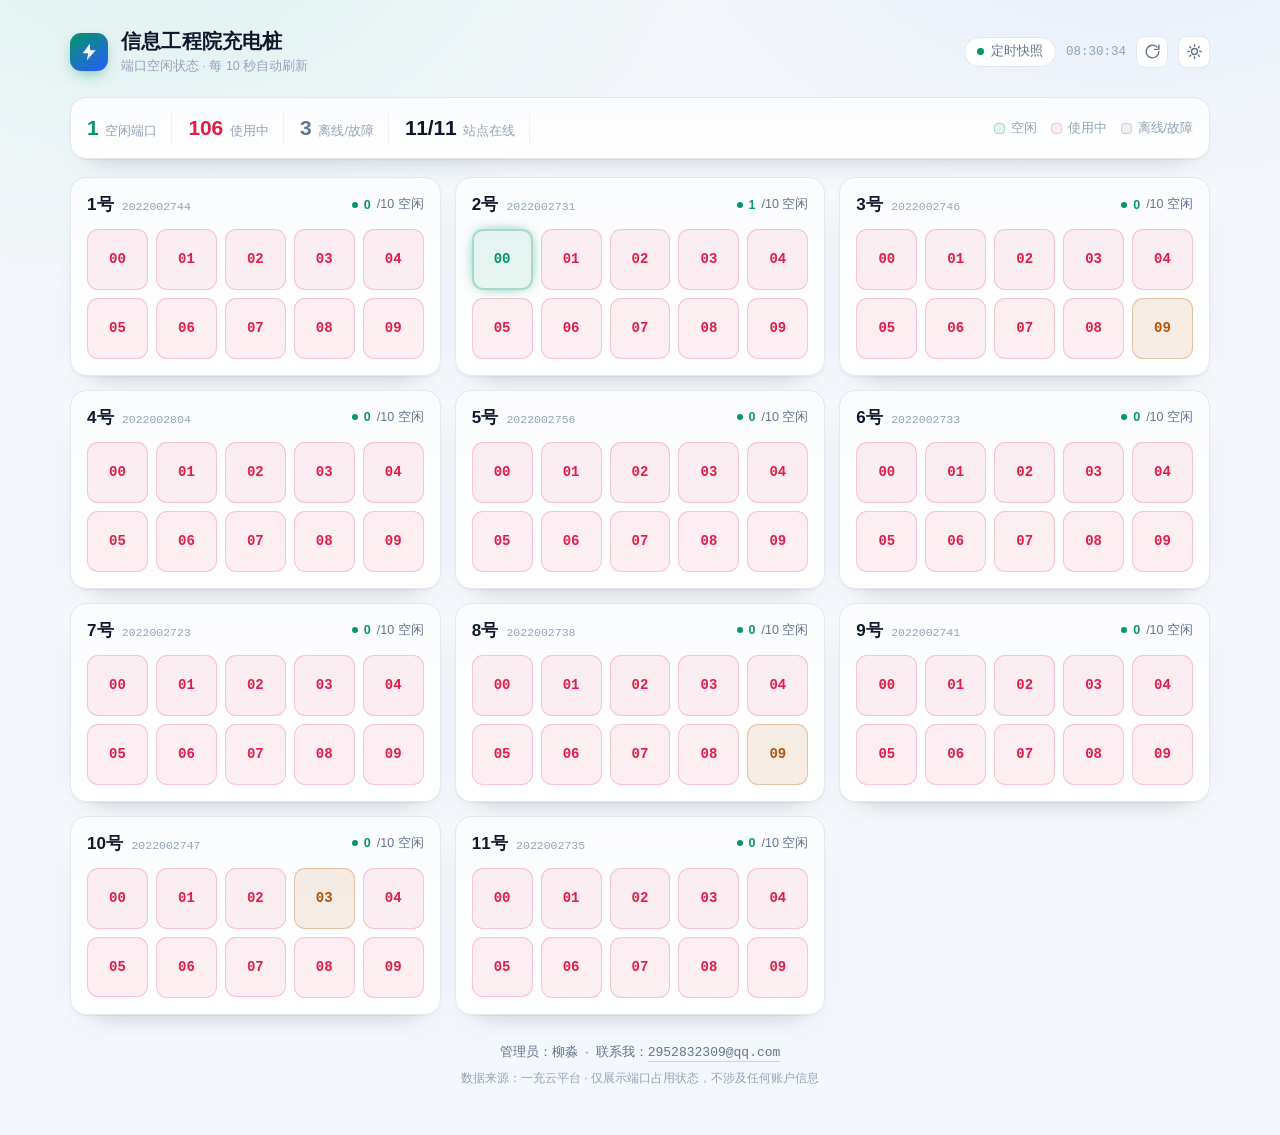
==== public/index.html @ 15110018 "Add files via upload" ====
<!DOCTYPE html>
<html lang="zh" data-theme="dark">

<head>
    <meta charset="UTF-8">
    <meta name="viewport" content="width=device-width, initial-scale=1.0">
    <meta name="color-scheme" content="dark light">
    <link rel="icon" href="favicon.svg" type="image/svg+xml">
    <title>充电站实时监控</title>
    <link rel="stylesheet" href="css/style.css">
</head>

<body>
    <div class="page">
        <header class="topbar">
            <div class="brand">
                <div class="brand-mark" aria-hidden="true"></div>
                <div class="brand-text">
                    <h1 id="title">信息工程院充电桩</h1>
                    <p id="subtitle">端口空闲状态 · 每 10 秒自动刷新</p>
                </div>
            </div>

            <div class="topbar-right">
                <span class="pill" id="source-pill" title="数据来源">
                    <i class="dot"></i><span id="source-text">连接中</span>
                </span>
                <span class="updated" title="最后更新时间"><span id="updated-at">--:--:--</span></span>
                <button id="refresh-btn" class="icon-btn" title="立即刷新" aria-label="立即刷新">
                    <svg viewBox="0 0 24 24" width="17" height="17" fill="none" stroke="currentColor"
                        stroke-width="2" stroke-linecap="round">
                        <path d="M21 12a9 9 0 1 1-2.64-6.36" />
                        <path d="M21 3v6h-6" />
                    </svg>
                </button>
                <button id="theme-btn" class="icon-btn" title="切换主题" aria-label="切换主题">
                    <svg class="i-moon" viewBox="0 0 24 24" width="17" height="17" fill="none" stroke="currentColor"
                        stroke-width="2" stroke-linecap="round">
                        <path d="M21 12.8A9 9 0 1 1 11.2 3a7 7 0 0 0 9.8 9.8z" />
                    </svg>
                    <svg class="i-sun" viewBox="0 0 24 24" width="17" height="17" fill="none" stroke="currentColor"
                        stroke-width="2" stroke-linecap="round">
                        <circle cx="12" cy="12" r="4.2" />
                        <path
                            d="M12 2.5v2M12 19.5v2M2.5 12h2M19.5 12h2M5.2 5.2l1.4 1.4M17.4 17.4l1.4 1.4M18.8 5.2l-1.4 1.4M6.6 17.4l-1.4 1.4" />
                    </svg>
                </button>
            </div>
        </header>

        <section class="stats" aria-label="总览">
            <div class="stat">
                <span class="stat-value free" id="stat-free">–</span>
                <span class="stat-label">空闲端口</span>
            </div>
            <div class="stat">
                <span class="stat-value busy" id="stat-busy">–</span>
                <span class="stat-label">使用中</span>
            </div>
            <div class="stat">
                <span class="stat-value offline" id="stat-offline">–</span>
                <span class="stat-label">离线/故障</span>
            </div>
            <div class="stat">
                <span class="stat-value" id="stat-stations">–</span>
                <span class="stat-label">站点在线</span>
            </div>
            <div class="legend">
                <span class="legend-item"><i class="chip free"></i>空闲</span>
                <span class="legend-item"><i class="chip busy"></i>使用中</span>
                <span class="legend-item"><i class="chip offline"></i>离线/故障</span>
            </div>
        </section>

        <main id="stations" class="grid" aria-live="polite"></main>

        <footer class="footer">
            <p class="footer-mail">
                管理员：柳淼 &nbsp;·&nbsp; 联系我：<a href="mailto:2952832309@qq.com">2952832309@qq.com</a>
            </p>
            <p>数据来源：一充云平台 · 仅展示端口占用状态，不涉及任何账户信息</p>
        </footer>
    </div>

    <script src="js/app.js"></script>
</body>

</html>
---- public/css/style.css ----
/* ===================== 主题变量 ===================== */
:root {
	--bg: #080b12;
	--bg-glow-1: rgba(52, 211, 153, 0.07);
	--bg-glow-2: rgba(56, 128, 255, 0.08);
	--surface: #0f1521;
	--surface-2: #141c2b;
	--surface-3: #1a2334;
	--border: #1e293b;
	--border-soft: #18212f;
	--text: #e8eefb;
	--text-dim: #94a3b8;
	--text-faint: #64748b;

	--free: #34d399;
	--free-bg: rgba(52, 211, 153, 0.12);
	--free-border: rgba(52, 211, 153, 0.34);
	--busy: #fb7185;
	--busy-bg: rgba(251, 113, 133, 0.1);
	--busy-border: rgba(251, 113, 133, 0.26);
	--offline: #64748b;
	--offline-bg: rgba(100, 116, 139, 0.12);
	--offline-border: rgba(100, 116, 139, 0.3);
	--fault: #fbbf24;
	--fault-bg: rgba(251, 191, 36, 0.12);
	--fault-border: rgba(251, 191, 36, 0.32);

	--radius: 16px;
	--radius-sm: 11px;
	--shadow: 0 1px 2px rgba(0, 0, 0, 0.3), 0 12px 28px -18px rgba(0, 0, 0, 0.8);
	--mono: ui-monospace, "SF Mono", "JetBrains Mono", "Cascadia Code", Consolas, monospace;
}

[data-theme="light"] {
	--bg: #f4f7fb;
	--bg-glow-1: rgba(16, 185, 129, 0.1);
	--bg-glow-2: rgba(59, 130, 246, 0.09);
	--surface: #ffffff;
	--surface-2: #fbfcfe;
	--surface-3: #f1f5f9;
	--border: #e2e8f0;
	--border-soft: #eef2f7;
	--text: #0f172a;
	--text-dim: #64748b;
	--text-faint: #94a3b8;

	--free: #059669;
	--free-bg: rgba(5, 150, 105, 0.09);
	--free-border: rgba(5, 150, 105, 0.28);
	--busy: #e11d48;
	--busy-bg: rgba(225, 29, 72, 0.07);
	--busy-border: rgba(225, 29, 72, 0.2);
	--offline: #94a3b8;
	--offline-bg: rgba(148, 163, 184, 0.14);
	--offline-border: rgba(148, 163, 184, 0.42);
	--fault: #b45309;
	--fault-bg: rgba(180, 83, 9, 0.1);
	--fault-border: rgba(180, 83, 9, 0.28);
	--shadow: 0 1px 2px rgba(15, 23, 42, 0.06), 0 14px 30px -22px rgba(15, 23, 42, 0.35);
}

/* ===================== 基础 ===================== */
* {
	box-sizing: border-box;
}

html,
body {
	margin: 0;
	padding: 0;
}

body {
	min-height: 100vh;
	background:
		radial-gradient(900px 620px at 12% -8%, var(--bg-glow-1), transparent 62%),
		radial-gradient(800px 560px at 88% -12%, var(--bg-glow-2), transparent 60%),
		var(--bg);
	color: var(--text);
	font-family: -apple-system, BlinkMacSystemFont, "Segoe UI", "PingFang SC",
		"Hiragino Sans GB", "Microsoft YaHei", "Noto Sans CJK SC", sans-serif;
	-webkit-font-smoothing: antialiased;
	transition: background-color 0.35s ease, color 0.35s ease;
}

.page {
	max-width: 1180px;
	margin: 0 auto;
	padding: 28px 20px 44px;
}

/* ===================== 顶栏 ===================== */
.topbar {
	display: flex;
	align-items: center;
	justify-content: space-between;
	gap: 16px;
	flex-wrap: wrap;
	margin-bottom: 22px;
}

.brand {
	display: flex;
	align-items: center;
	gap: 13px;
	min-width: 0;
}

.brand-mark {
	width: 38px;
	height: 38px;
	flex: 0 0 auto;
	border-radius: 11px;
	background:
		linear-gradient(150deg, var(--free), #2563eb 88%);
	box-shadow: 0 6px 18px -8px var(--free);
	position: relative;
}

.brand-mark::after {
	content: "";
	position: absolute;
	inset: 0;
	background: url("data:image/svg+xml;utf8,<svg xmlns='http://www.w3.org/2000/svg' viewBox='0 0 24 24' fill='white'><path d='M13 2 4.5 13.5H11l-1.5 8.5L20 10h-6.5z'/></svg>") center / 20px 20px no-repeat;
}

.brand-text h1 {
	margin: 0;
	font-size: 20px;
	font-weight: 650;
	letter-spacing: 0.01em;
}

.brand-text p {
	margin: 3px 0 0;
	font-size: 12.5px;
	color: var(--text-faint);
}

.topbar-right {
	display: flex;
	align-items: center;
	gap: 10px;
}

.pill {
	display: inline-flex;
	align-items: center;
	gap: 7px;
	height: 30px;
	padding: 0 12px;
	border-radius: 999px;
	border: 1px solid var(--border);
	background: var(--surface);
	font-size: 12.5px;
	color: var(--text-dim);
	white-space: nowrap;
}

.pill .dot {
	width: 7px;
	height: 7px;
	border-radius: 50%;
	background: var(--text-faint);
}

.pill.live .dot {
	background: var(--free);
	box-shadow: 0 0 0 0 var(--free);
	animation: pulse 2.2s ease-out infinite;
}

.pill.error .dot {
	background: var(--busy);
}

@keyframes pulse {
	0% { box-shadow: 0 0 0 0 rgba(52, 211, 153, 0.5); }
	70% { box-shadow: 0 0 0 7px rgba(52, 211, 153, 0); }
	100% { box-shadow: 0 0 0 0 rgba(52, 211, 153, 0); }
}

.updated {
	font-family: var(--mono);
	font-size: 12.5px;
	color: var(--text-faint);
	font-variant-numeric: tabular-nums;
}

.icon-btn {
	width: 32px;
	height: 32px;
	display: inline-grid;
	place-items: center;
	border-radius: 9px;
	border: 1px solid var(--border);
	background: var(--surface);
	color: var(--text-dim);
	cursor: pointer;
	transition: color 0.18s, border-color 0.18s, transform 0.18s;
}

.icon-btn:hover {
	color: var(--text);
	border-color: var(--text-faint);
}

.icon-btn:active {
	transform: scale(0.94);
}

.icon-btn.spin svg {
	animation: spin 0.9s linear infinite;
}

@keyframes spin {
	to { transform: rotate(360deg); }
}

#theme-btn .i-sun {
	display: none;
}

[data-theme="light"] #theme-btn .i-sun {
	display: block;
}

[data-theme="light"] #theme-btn .i-moon {
	display: none;
}

/* ===================== 统计条 ===================== */
.stats {
	display: flex;
	align-items: center;
	gap: 8px;
	flex-wrap: wrap;
	padding: 14px 16px;
	margin-bottom: 18px;
	border: 1px solid var(--border);
	border-radius: var(--radius);
	background: linear-gradient(180deg, var(--surface-2), var(--surface));
	box-shadow: var(--shadow);
}

.stat {
	display: flex;
	align-items: baseline;
	gap: 7px;
	padding: 4px 14px 4px 0;
	margin-right: 8px;
	border-right: 1px solid var(--border-soft);
}

.stat:last-of-type {
	border-right: none;
}

.stat-value {
	font-size: 21px;
	font-weight: 660;
	font-variant-numeric: tabular-nums;
	letter-spacing: -0.01em;
}

.stat-value.free { color: var(--free); }
.stat-value.busy { color: var(--busy); }
.stat-value.offline { color: var(--text-dim); }

.stat-label {
	font-size: 12.5px;
	color: var(--text-faint);
	white-space: nowrap;
}

.legend {
	margin-left: auto;
	display: flex;
	align-items: center;
	gap: 14px;
	font-size: 12.5px;
	color: var(--text-faint);
}

.legend-item {
	display: inline-flex;
	align-items: center;
	gap: 6px;
	white-space: nowrap;
}

.chip {
	width: 11px;
	height: 11px;
	border-radius: 4px;
	display: inline-block;
	border: 1px solid transparent;
}

.chip.free { background: var(--free-bg); border-color: var(--free-border); }
.chip.busy { background: var(--busy-bg); border-color: var(--busy-border); }
.chip.offline { background: var(--offline-bg); border-color: var(--offline-border); }

/* ===================== 站点网格 ===================== */
.grid {
	display: grid;
	grid-template-columns: repeat(auto-fill, minmax(330px, 1fr));
	gap: 14px;
}

.station {
	background: linear-gradient(180deg, var(--surface-2), var(--surface));
	border: 1px solid var(--border);
	border-radius: var(--radius);
	padding: 15px 16px 16px;
	box-shadow: var(--shadow);
	animation: cardIn 0.42s cubic-bezier(0.2, 0.8, 0.3, 1) both;
	transition: border-color 0.22s ease, transform 0.22s ease;
}

.station:hover {
	transform: translateY(-2px);
	border-color: var(--text-faint);
}

.station.is-offline {
	opacity: 0.82;
}

@keyframes cardIn {
	from { opacity: 0; transform: translateY(9px); }
	to { opacity: 1; transform: translateY(0); }
}

.station-head {
	display: flex;
	align-items: center;
	justify-content: space-between;
	gap: 10px;
	margin-bottom: 13px;
}

.station-name {
	display: flex;
	align-items: baseline;
	gap: 8px;
	font-size: 17px;
	font-weight: 640;
	letter-spacing: 0.01em;
}

.station-name small {
	font-family: var(--mono);
	font-size: 11.5px;
	font-weight: 400;
	color: var(--text-faint);
	letter-spacing: 0;
}

.station-meta {
	display: inline-flex;
	align-items: center;
	gap: 6px;
	font-size: 12.5px;
	color: var(--text-dim);
	white-space: nowrap;
}

.station-meta .free-count {
	color: var(--free);
	font-weight: 600;
	font-variant-numeric: tabular-nums;
}

.station-meta .off-dot {
	width: 6px;
	height: 6px;
	border-radius: 50%;
	background: var(--offline);
}

.station-meta .on-dot {
	width: 6px;
	height: 6px;
	border-radius: 50%;
	background: var(--free);
}

/* 端口 */
.ports {
	display: grid;
	grid-template-columns: repeat(5, minmax(0, 1fr));
	gap: 8px;
}

.port {
	aspect-ratio: 1 / 1;
	display: grid;
	place-items: center;
	border-radius: var(--radius-sm);
	border: 1px solid var(--offline-border);
	background: var(--offline-bg);
	color: var(--text-faint);
	font-family: var(--mono);
	font-size: 14px;
	font-weight: 600;
	font-variant-numeric: tabular-nums;
	user-select: none;
	transition: background-color 0.28s ease, border-color 0.28s ease,
		color 0.28s ease, box-shadow 0.28s ease, transform 0.16s ease;
}

.port.is-free {
	background: var(--free-bg);
	border-color: var(--free-border);
	color: var(--free);
	box-shadow: inset 0 0 0 1px var(--free-border), 0 0 16px -6px var(--free);
}

.port.is-busy {
	background: var(--busy-bg);
	border-color: var(--busy-border);
	color: var(--busy);
}

.port.is-fault {
	background: var(--fault-bg);
	border-color: var(--fault-border);
	color: var(--fault);
}

.port:hover {
	transform: translateY(-1px);
}

/* 状态变化高亮 */
.port.flash {
	animation: flash 0.72s ease-out;
}

@keyframes flash {
	0% { transform: scale(1); }
	28% { transform: scale(1.12); box-shadow: 0 0 0 3px rgba(148, 163, 184, 0.22); }
	100% { transform: scale(1); }
}

/* 骨架过渡 */
.skeleton .port,
.skeleton .station-meta {
	opacity: 0.35;
}

.skeleton .port {
	background: var(--surface-3);
	border-color: var(--border-soft);
}

/* ===================== 页脚 ===================== */
.footer {
	margin-top: 26px;
	text-align: center;
	font-size: 12px;
	color: var(--text-faint);
	line-height: 1.7;
}

.footer p {
	margin: 4px 0;
}

.footer-mail {
	font-size: 13px;
	color: var(--text-dim);
}

.footer-mail a {
	color: var(--text-dim);
	text-decoration: none;
	border-bottom: 1px solid var(--offline-border);
	padding-bottom: 1px;
	transition: color 0.18s ease, border-color 0.18s ease;
	font-family: var(--mono);
}

.footer-mail a:hover {
	color: var(--free);
	border-color: var(--free);
}

/* ===================== 响应式 ===================== */
@media (max-width: 720px) {
	.page {
		padding: 20px 14px 34px;
	}

	.grid {
		grid-template-columns: 1fr;
	}

	.legend {
		margin-left: 0;
		width: 100%;
		padding-top: 8px;
		border-top: 1px solid var(--border-soft);
	}

	.stat {
		border-right: none;
		padding-right: 6px;
	}

	.brand-text h1 {
		font-size: 17px;
	}

	.port {
		font-size: 13px;
	}
}

@media (prefers-reduced-motion: reduce) {
	* {
		animation-duration: 0.01ms !important;
		animation-iteration-count: 1 !important;
		transition-duration: 0.01ms !important;
	}
}
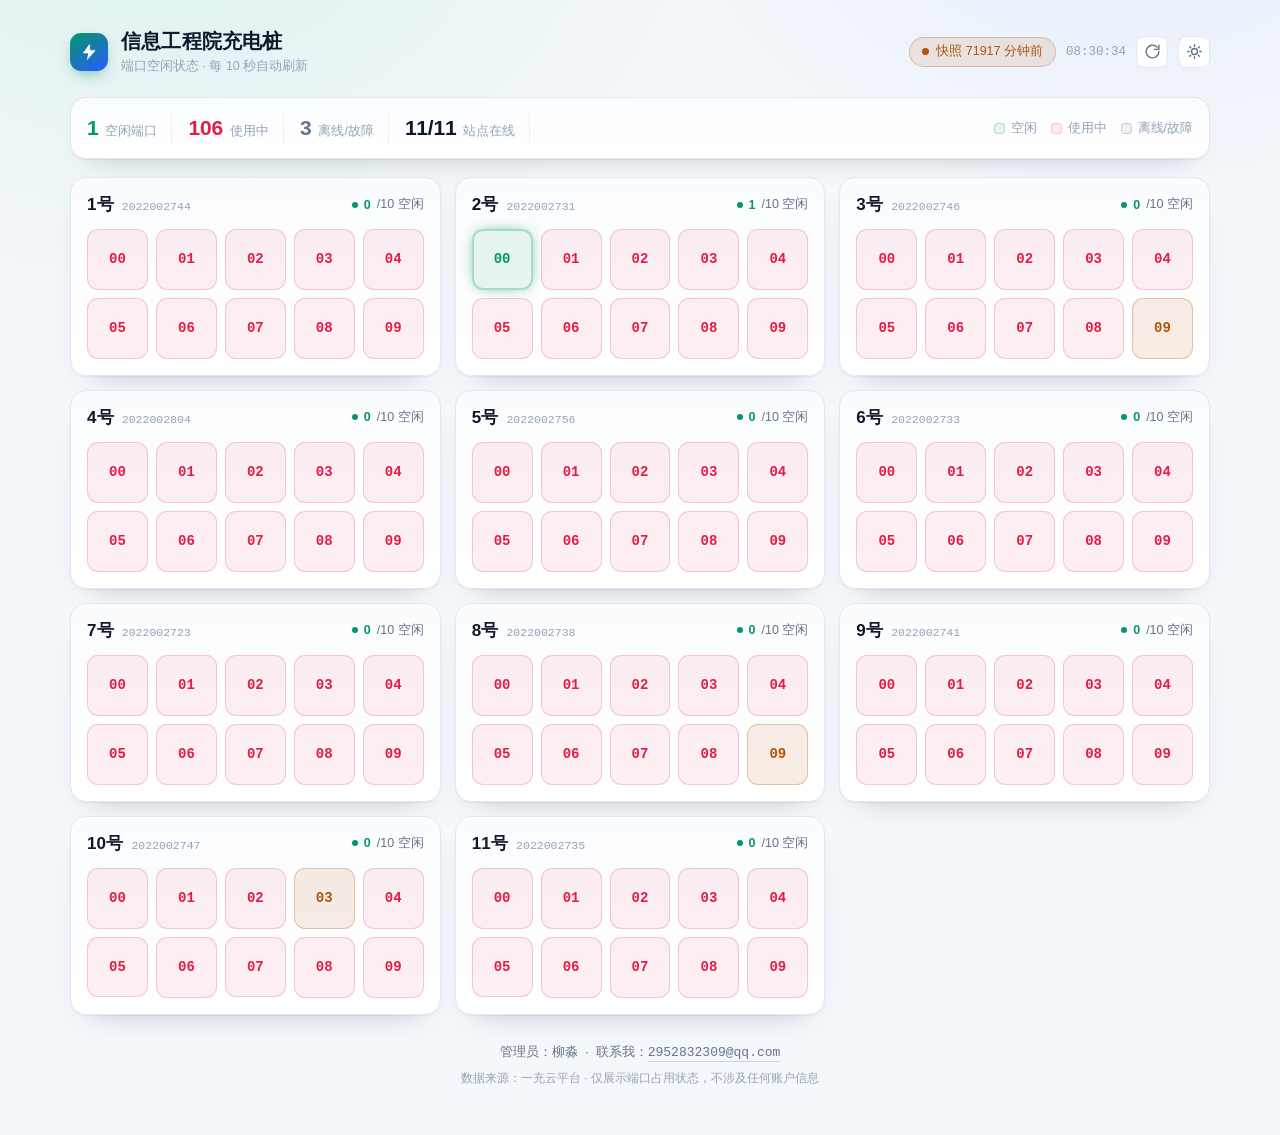
==== commit 74366106: "Add files via upload" ====
--- a/public/index.html
+++ b/public/index.html
@@ -48,6 +48,11 @@
             </div>
         </header>
 
+        <div class="notice" id="notice" hidden>
+            <span class="notice-icon">⏳</span>
+            <span class="notice-text">首次打开需要拉取 11 个站点的实时数据，请耐心等待约 30 秒</span>
+        </div>
+
         <section class="stats" aria-label="总览">
             <div class="stat">
                 <span class="stat-value free" id="stat-free">–</span>
--- a/public/css/style.css
+++ b/public/css/style.css
@@ -174,6 +174,17 @@
 	background: var(--busy);
 }
 
+.pill.warn {
+	border-color: var(--fault-border);
+	color: var(--fault);
+	background: var(--fault-bg);
+}
+
+.pill.warn .dot {
+	background: var(--fault);
+	animation: none;
+}
+
 @keyframes pulse {
 	0% { box-shadow: 0 0 0 0 rgba(52, 211, 153, 0.5); }
 	70% { box-shadow: 0 0 0 7px rgba(52, 211, 153, 0); }
@@ -229,6 +240,51 @@
 	display: none;
 }
 
+/* ===================== 首次加载提示 ===================== */
+.notice {
+	display: flex;
+	align-items: center;
+	gap: 9px;
+	margin-bottom: 14px;
+	padding: 10px 14px;
+	border: 1px solid var(--fault-border);
+	border-radius: 12px;
+	background: var(--fault-bg);
+	color: var(--fault);
+	font-size: 13px;
+	line-height: 1.5;
+	max-height: 80px;
+	overflow: hidden;
+	transition: opacity 0.45s ease, transform 0.45s ease, margin 0.45s ease,
+		padding 0.45s ease, max-height 0.45s ease;
+}
+
+.notice[hidden] {
+	display: none;
+}
+
+.notice-icon {
+	flex: 0 0 auto;
+	font-size: 14px;
+	animation: noticePulse 1.8s ease-in-out infinite;
+}
+
+@keyframes noticePulse {
+	0%, 100% { opacity: 1; }
+	50% { opacity: 0.45; }
+}
+
+.notice.is-hiding {
+	opacity: 0;
+	transform: translateY(-6px);
+	max-height: 0;
+	margin-bottom: 0;
+	padding-top: 0;
+	padding-bottom: 0;
+	border-top-width: 0;
+	border-bottom-width: 0;
+}
+
 /* ===================== 统计条 ===================== */
 .stats {
 	display: flex;
